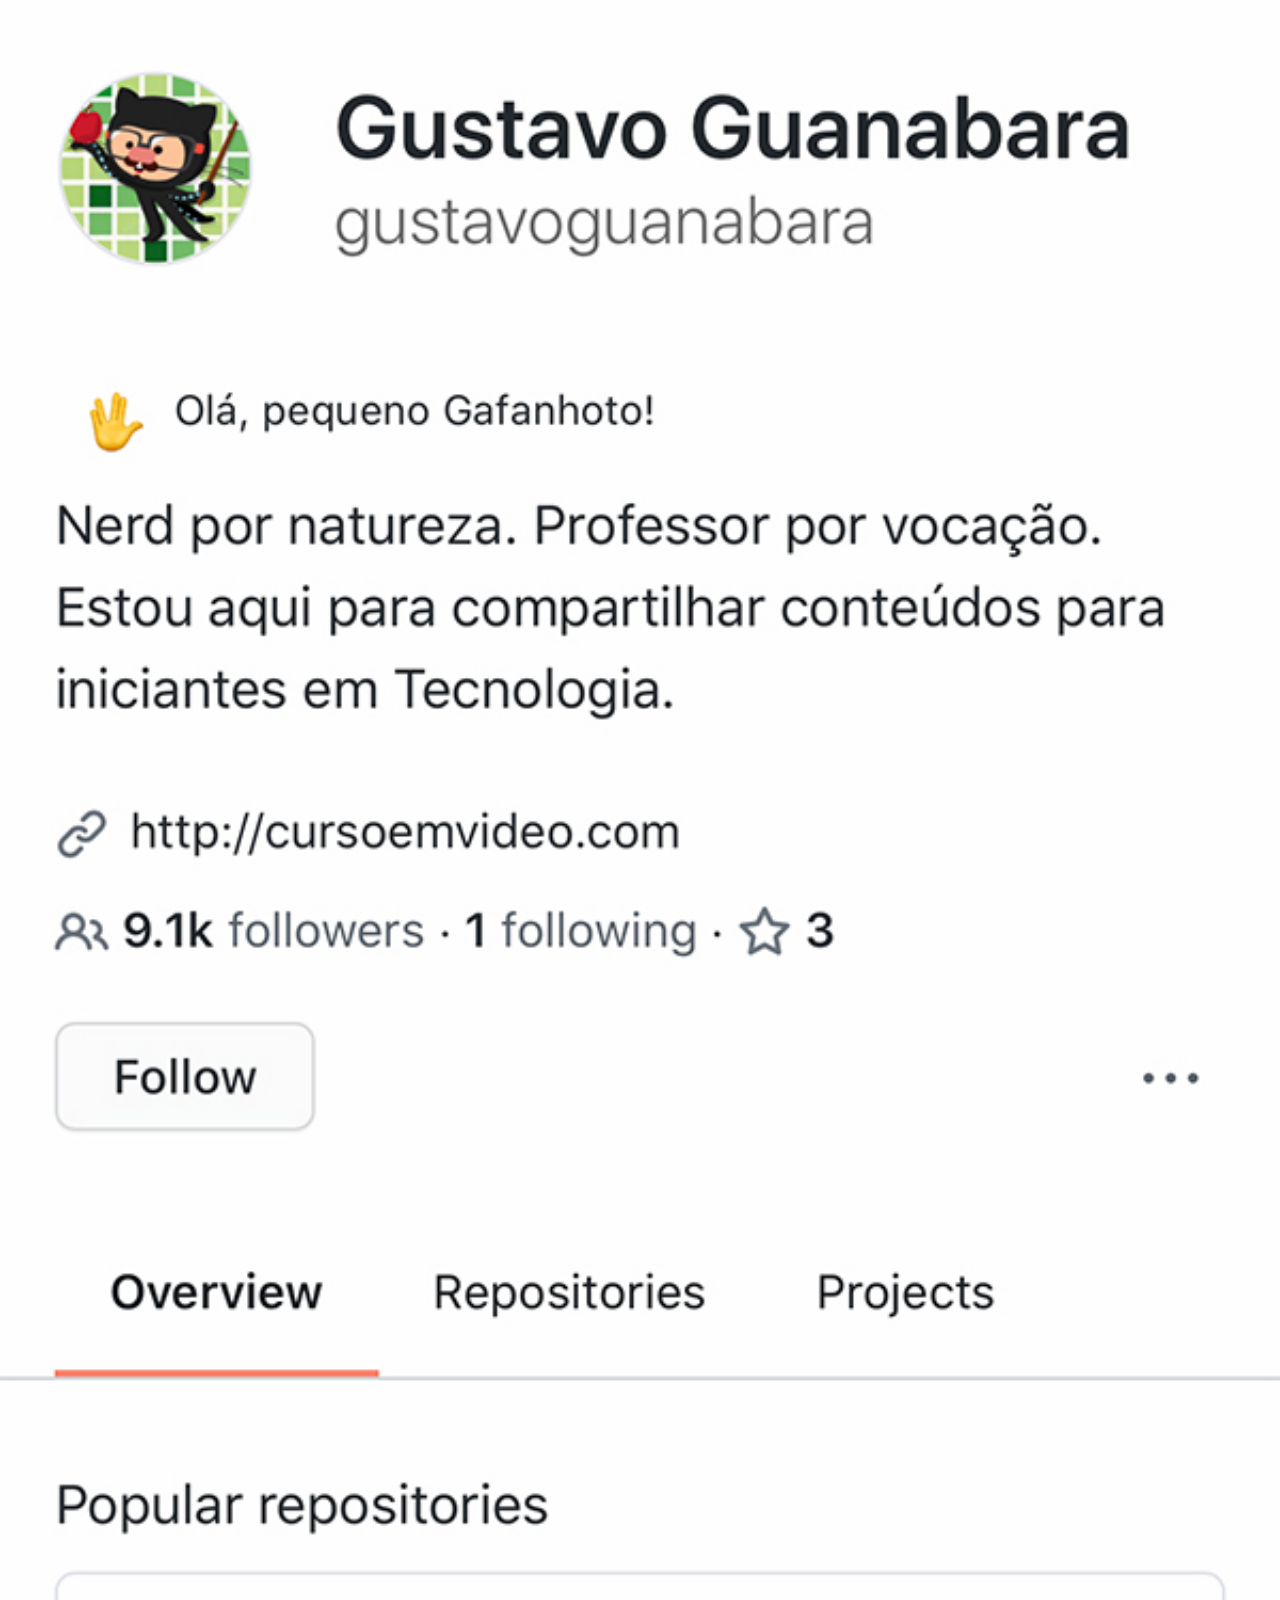
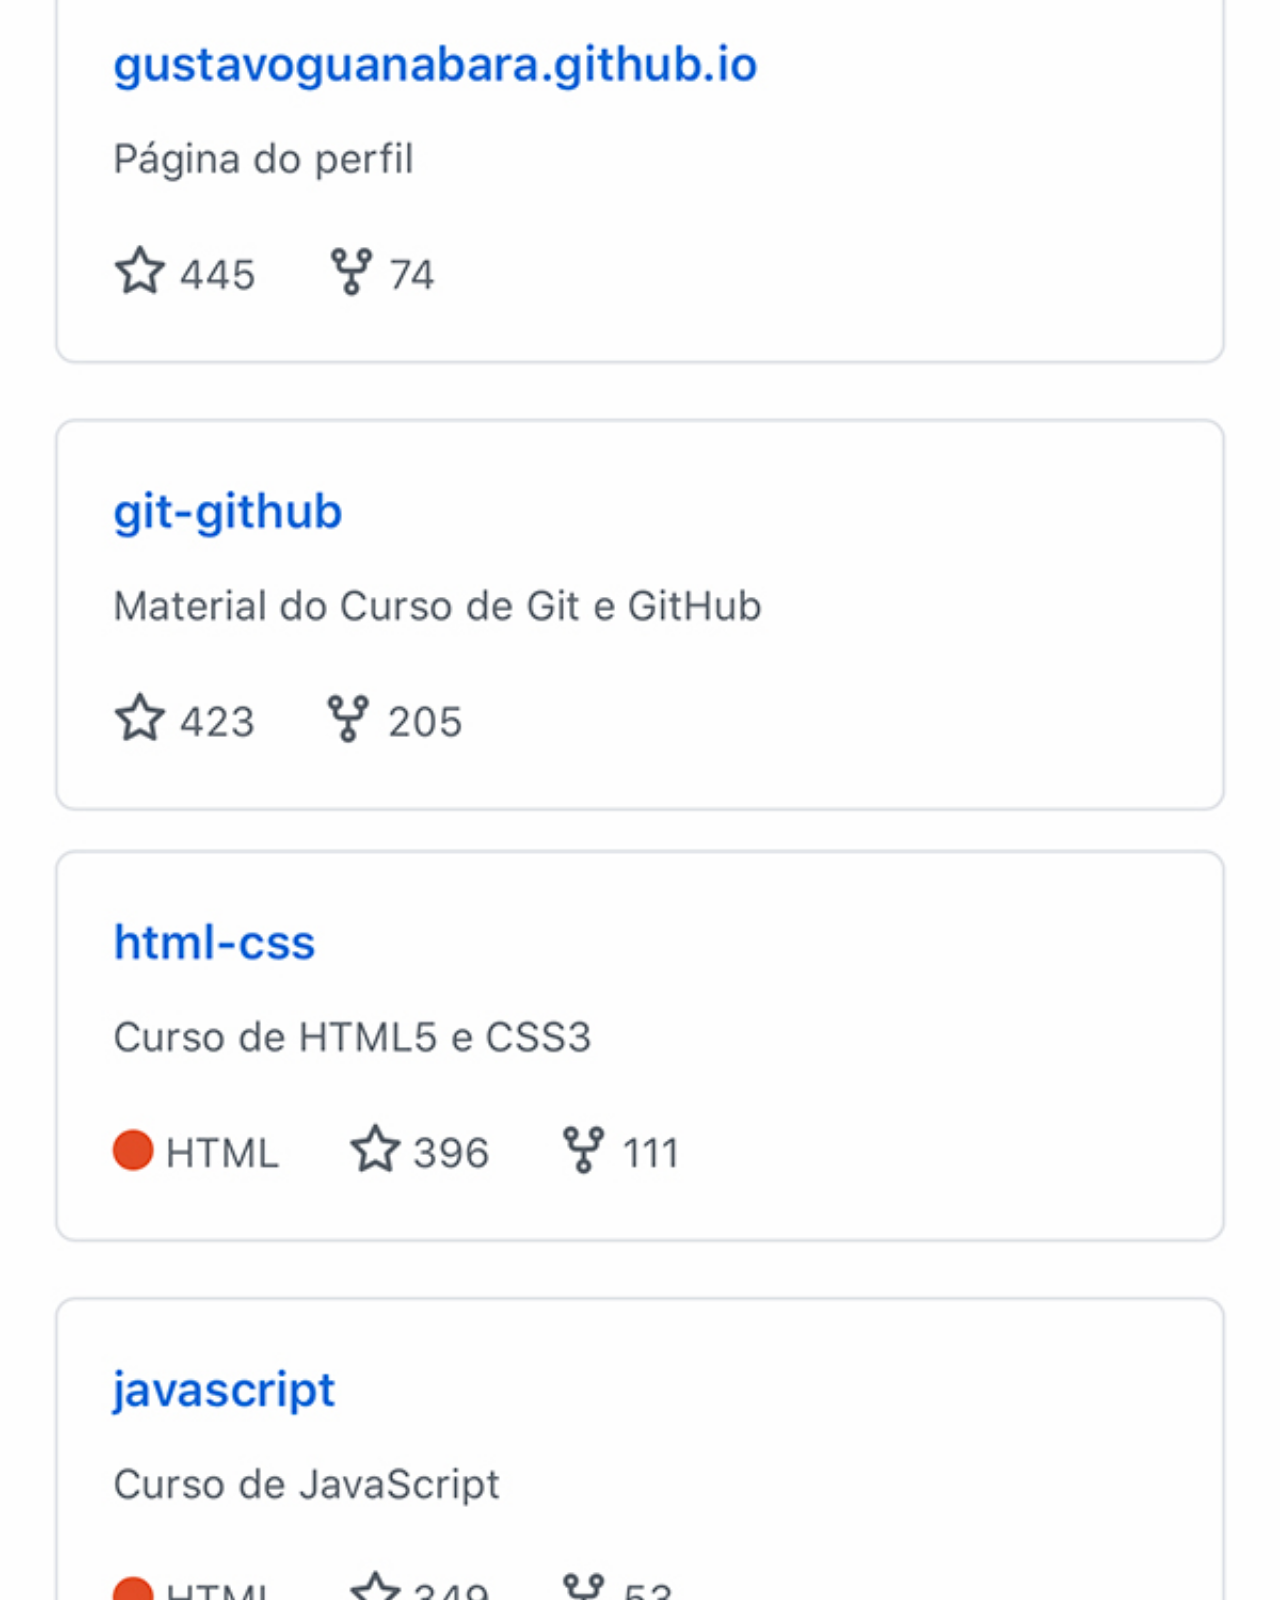
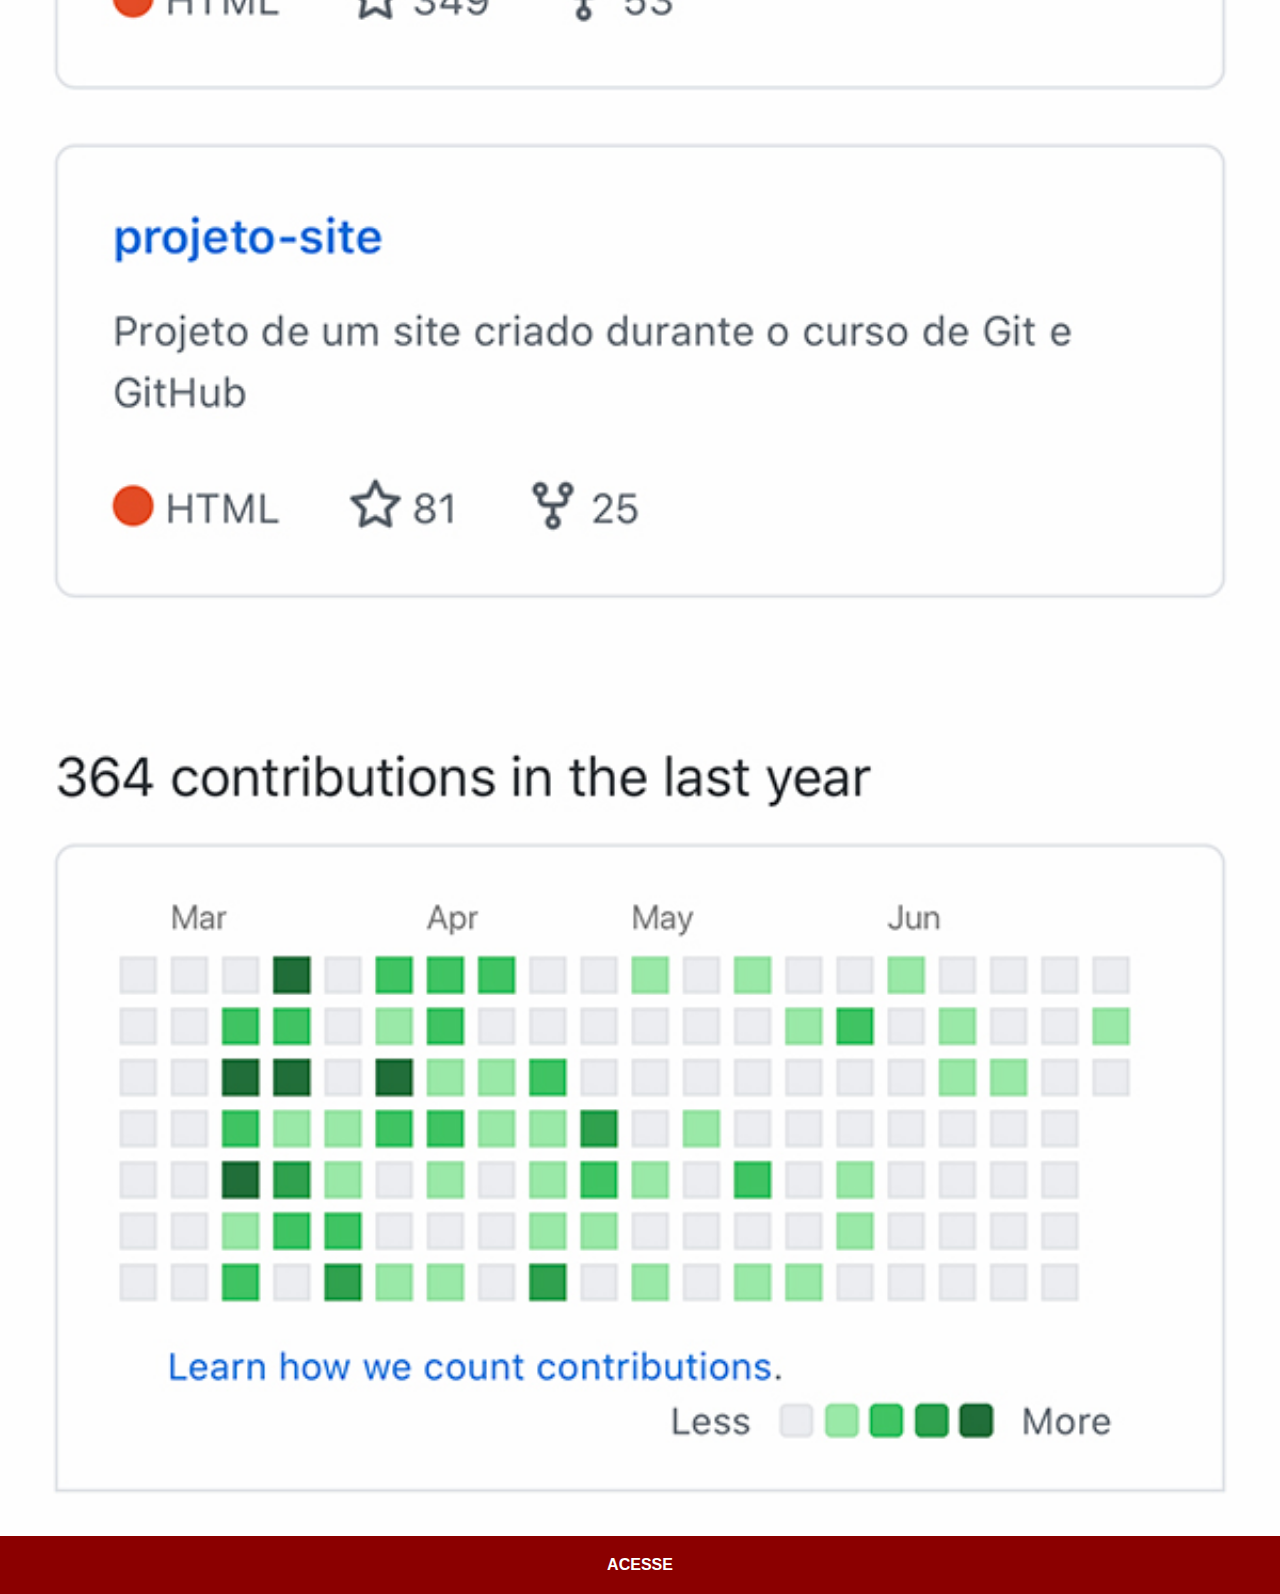
==== github.html @ f908bb67 "coloquei os botões pra funcionar" ====
<!DOCTYPE html>
<html lang="pt-br">

<head>
    <meta charset="UTF-8">
    <meta name="viewport" content="width=device-width, initial-scale=1.0">
    <title>GitHub</title>
    <link rel="stylesheet" href="estilos/social.css">
</head>

<body>

    <img src="imagens/tela-github.jpg" alt="Github">
    <a href="https://github.com/LeandroLopezs" target="_blank">ACESSE</a>

</body>

</html>
---- estilos/social.css ----
@charset "UTF-8";

* {
    margin: 0px;
    padding: 0px;
    font-family: Arial, Helvetica, sans-serif;
}

::-webkit-scrollbar {
    width: 0px;
    height: 0px;
}

img {
    width: 100vw;
}

a {
    display: block;
    background-color: darkred;
    padding: 20px;
    text-align: center;
    font-weight: bolder;
    text-decoration: none;
    color: white;
}

a:hover {
    background-color: red;
}
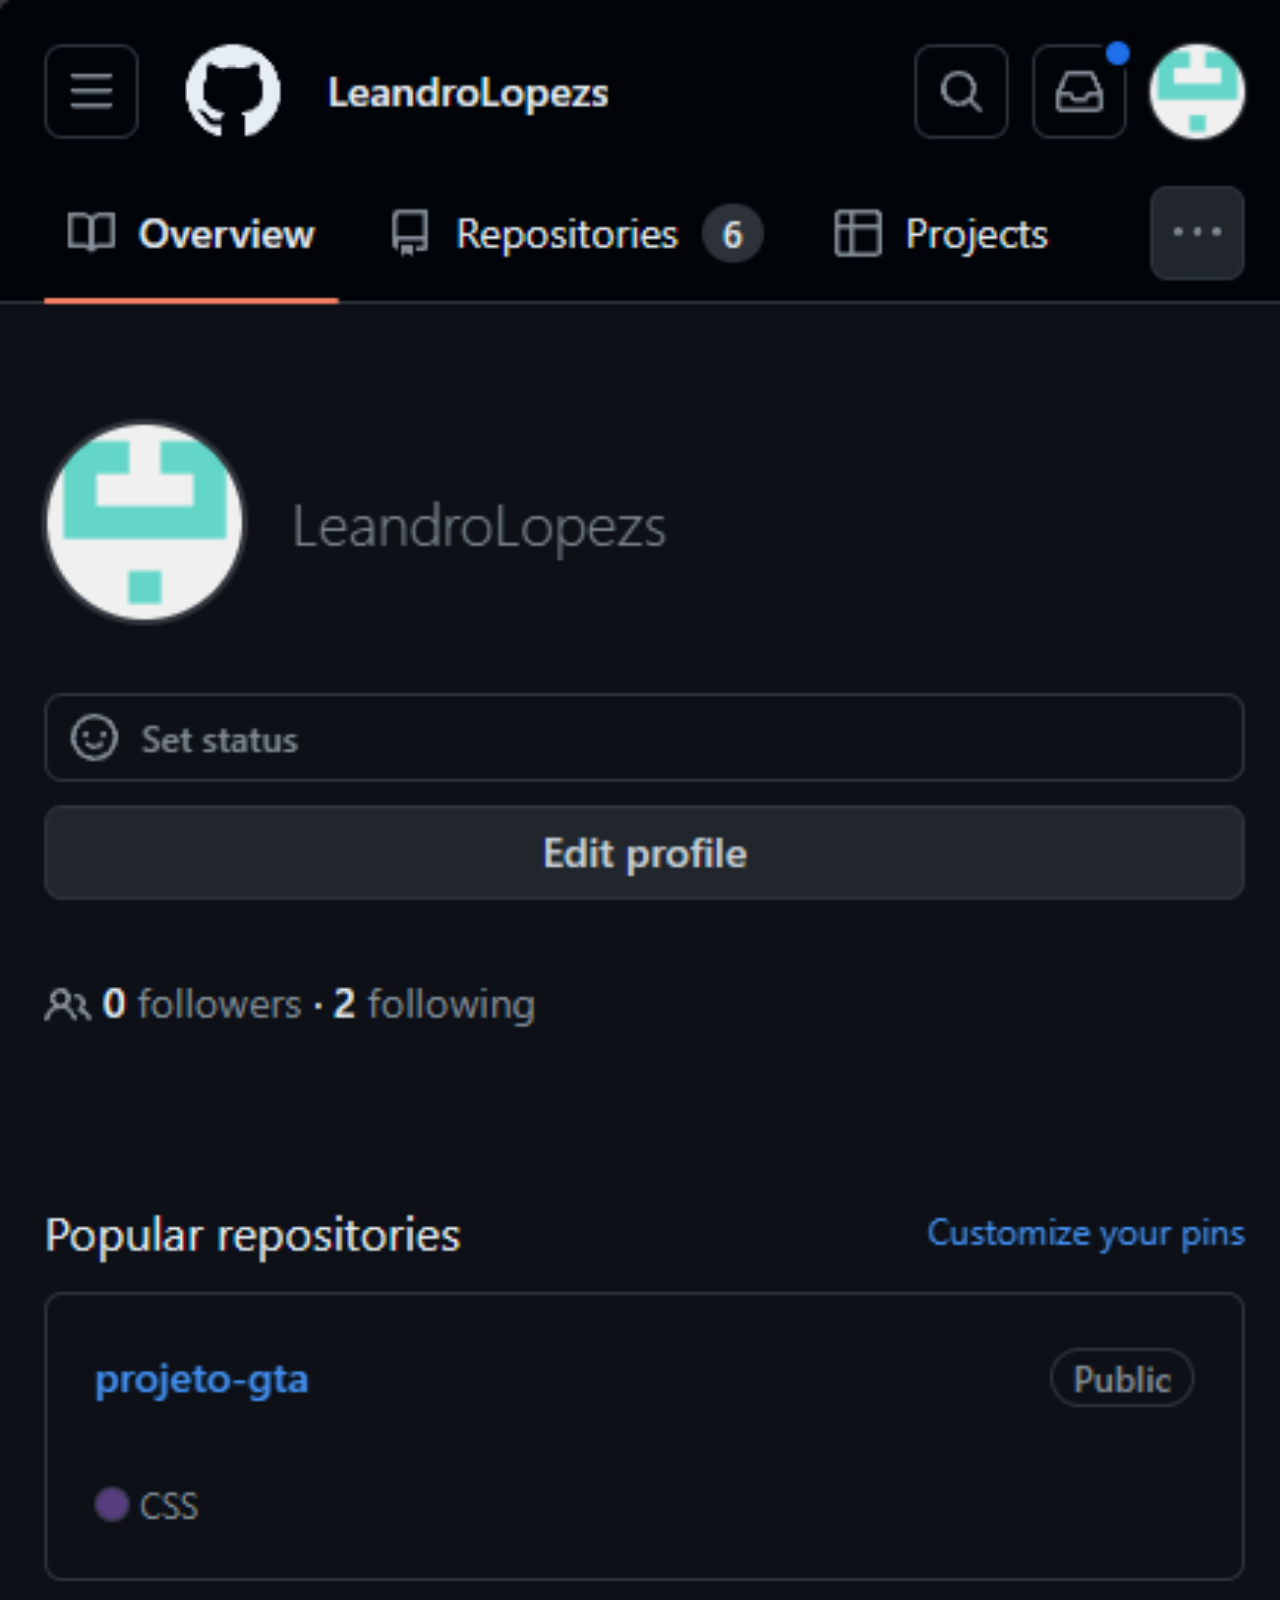
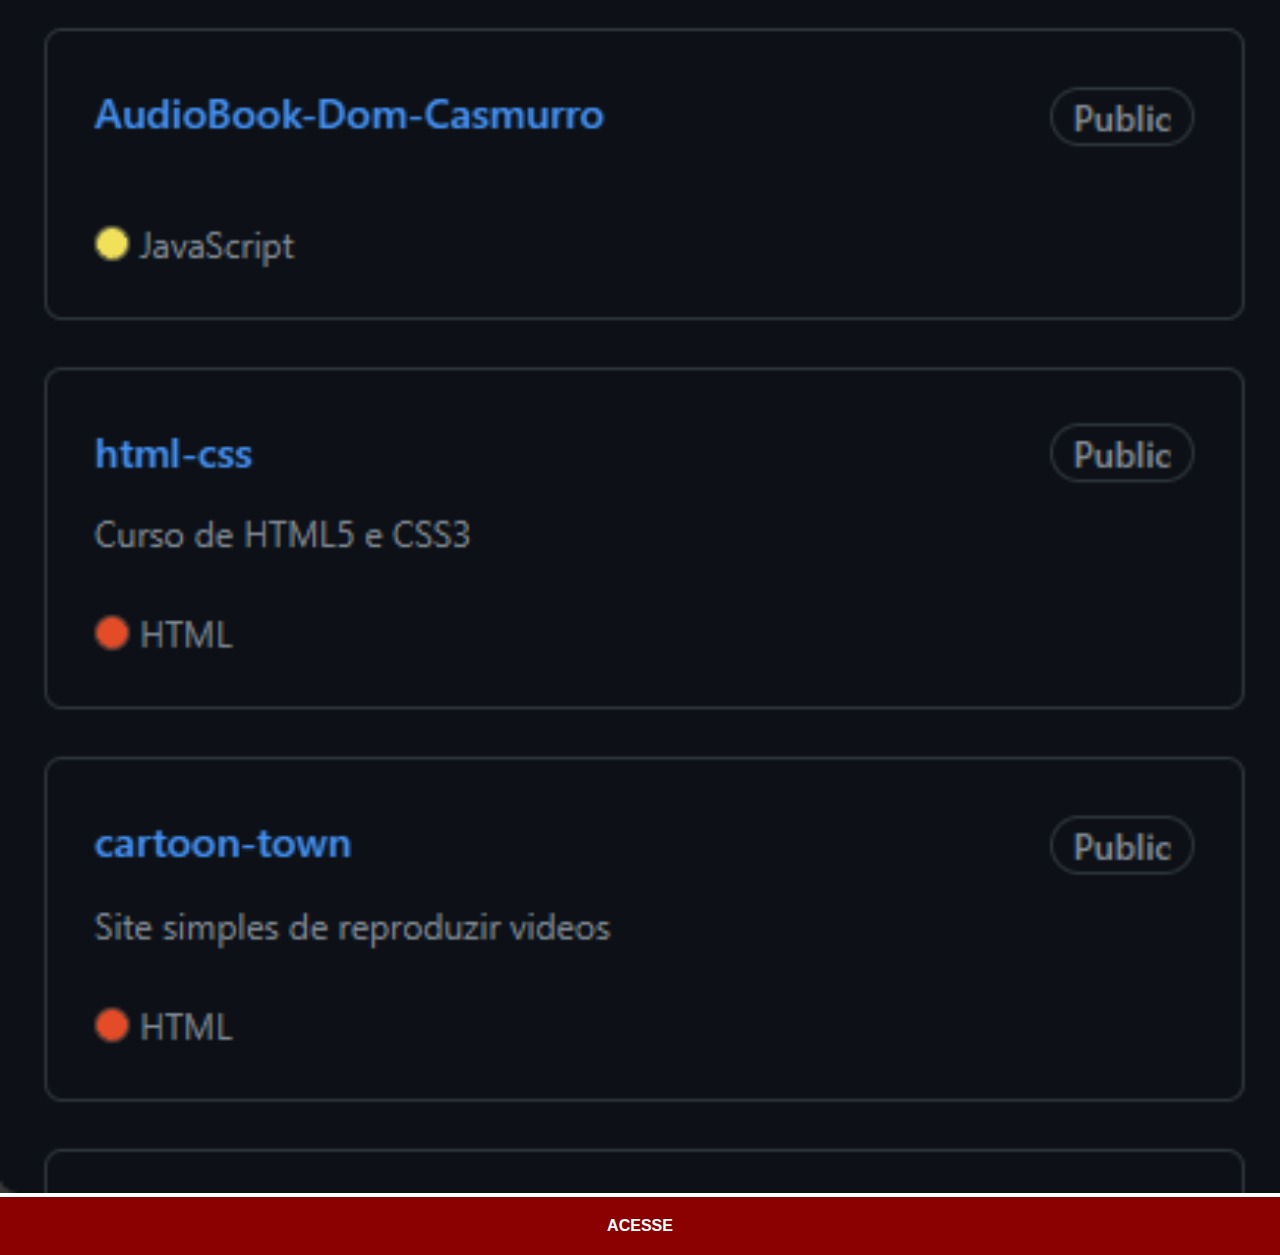
==== commit 25540729: "Troquei as imagens do projeto" ====
--- a/github.html
+++ b/github.html
@@ -10,7 +10,7 @@
 
 <body>
 
-    <img src="imagens/tela-github.jpg" alt="Github">
+    <img src="imagens/github.png" alt="Github">
     <a href="https://github.com/LeandroLopezs" target="_blank">ACESSE</a>
 
 </body>
